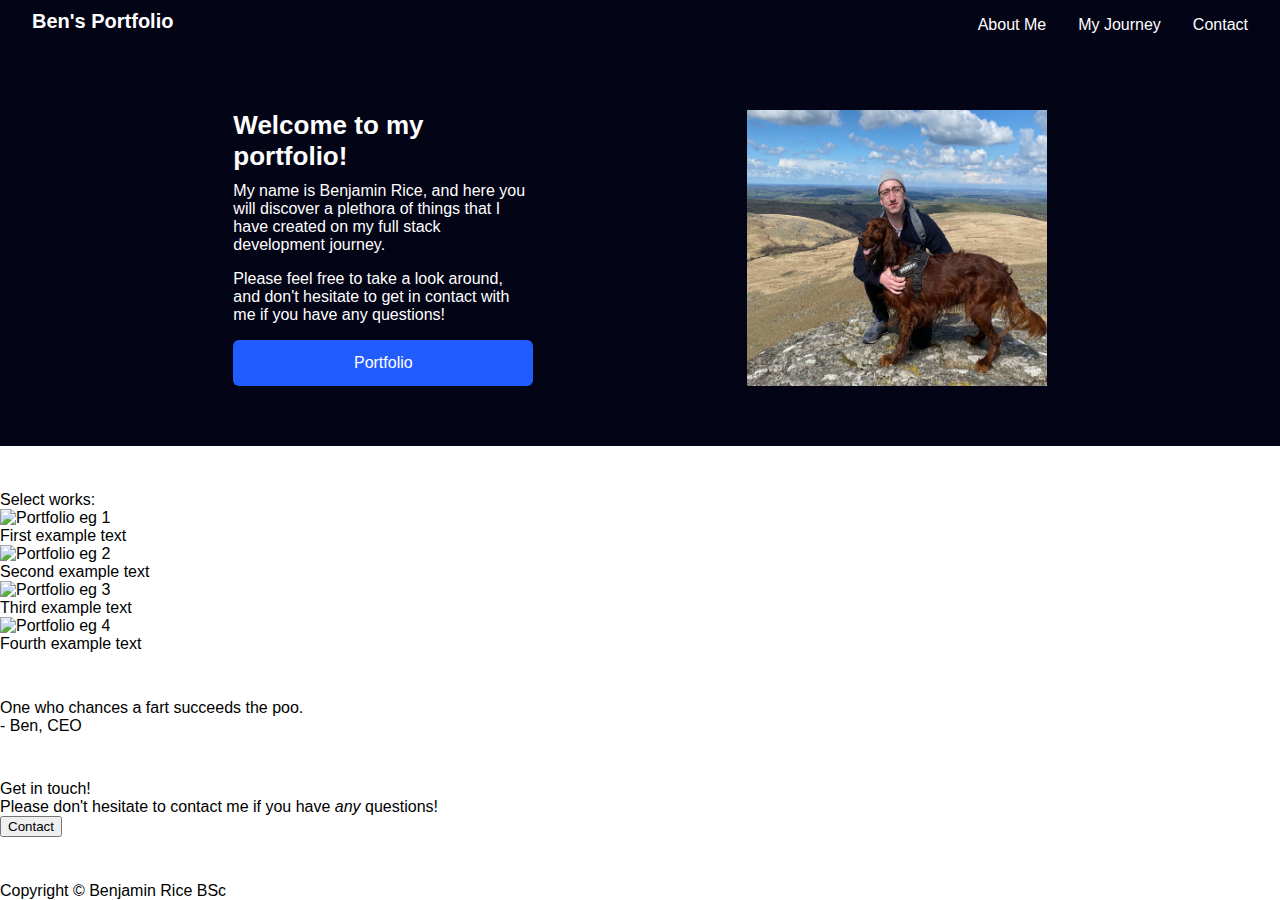
==== index.html @ 408fd124 "Finished HTML and began flexbox work" ====
<!DOCTYPE html>
<html lang="en">
    <head>
        <meta charset="UTF-8">
        <title>Ben's Portfolio</title>
        <link rel="stylesheet" href="./styles.css">
    </head>

    <body>
        <div class="header">
            <div class="topbar">
                <div class="hlogo">Ben's Portfolio</div>
                <div class="hlinks">
                    <ul>
                        <li>About Me</li>
                        <li>My Journey</li>
                        <li>Contact</li>
                    </ul>
                </div>
            </div>
            <div class="headbody">
                <div class="intro">
                    <div class="welcome">Welcome to my portfolio!</div>
                    <div class="weldesc">My name is Benjamin Rice, and here you will discover a plethora of things that I have created on my full stack development journey. <p>Please feel free to take a look around, and don't hesitate to get in contact with me if you have any questions!</p></div>
                    <a class="headbutt" href="https://google.com">Portfolio</a>
                </div>
                <img class="headimg" src="images/ben_and_gary.jpg" alt="Benjamin Rice BSc and Gary Rice DOg">
            </div>
        </div>
        <info>
            <div class="infhead">Select works:</div>
            <div class="portimgs">
                <div class="portimgs img1">
                    <img src="images/" alt="Portfolio eg 1">
                    <div>First example text</div>
                </div>
                <div class="portimgs img2">
                    <img src="images/" alt="Portfolio eg 2">
                    <div>Second example text</div>
                </div>
                <div class="portimgs img3">
                    <img src="images/" alt="Portfolio eg 3">
                    <div>Third example text</div>
                </div>
                <div class="portimgs img4">
                    <img src="images/" alt="Portfolio eg 4">
                    <div>Fourth example text</div>
                </div>
            </div>
        </info>
        <div class="quote">
            <div class="quotetext">One who chances a fart succeeds the poo.</div>
            <div class="quoteauthor">- Ben, CEO</div>
        </div>
        <footer>
            <div class="footertext">
                <div class="footertext head">Get in touch!</div>
                <div class="footertext sub">Please don't hesitate to contact me if you have <em>any</em> questions!</div>
            </div>
            <button class="footbutt">Contact</button>
        </footer>
        <div class="bottombar">Copyright &copy; Benjamin Rice BSc</div>
    </body>
</html>
---- styles.css ----
* {
    font-family: Verdana, Arial, 'Gill Sans', sans-serif;
}

body {
    height: 100vh;
    margin: 0;
    overflow: hidden;
    font-family: Roboto, sans-serif;
    display: flex;
    flex-direction: column;
    justify-content: space-between;
}


.header {
    background-color: #030416;
    color: white;
}
a:link, a:visited {
    background-color: #215cff;
    color: white;
    padding: 14px 25px;
    text-align: center;
    text-decoration: none;
    display: inline-block;
    border-radius: 6px;
}
a:hover,
a:active {
    background-color: #183bee;
    box-shadow: inset 0 0 0 3px #215cff;
}

img {
    height:auto;
    width: 300px;
    padding-right: 40px;
}

.hlogo {
    font-size: 20px;
    font-weight: 800;
    padding-left: 32px;
    padding-top: 10px;
}
.hlinks {
    display: flex;
    justify-content: flex-end;
}
.topbar {
    display: flex;
    justify-content: space-between;
    align-items: flex-start;
    padding-bottom: 30px;
}
ul {
    display: flex;
    list-style-type: none;
}
li {
    margin-right: 32px;
}

.intro {
    display: flex;
    flex-direction: column;
    padding-left: 40px;
    width: 300px;
    padding-right: 20px;
}
.welcome {
    font-size: 26px;
    font-weight: 600;
    padding-bottom: 10px;
}

.headbody {
    display: flex;
    justify-content: space-evenly;
    padding-top: 30px;
    padding-bottom: 60px;
}
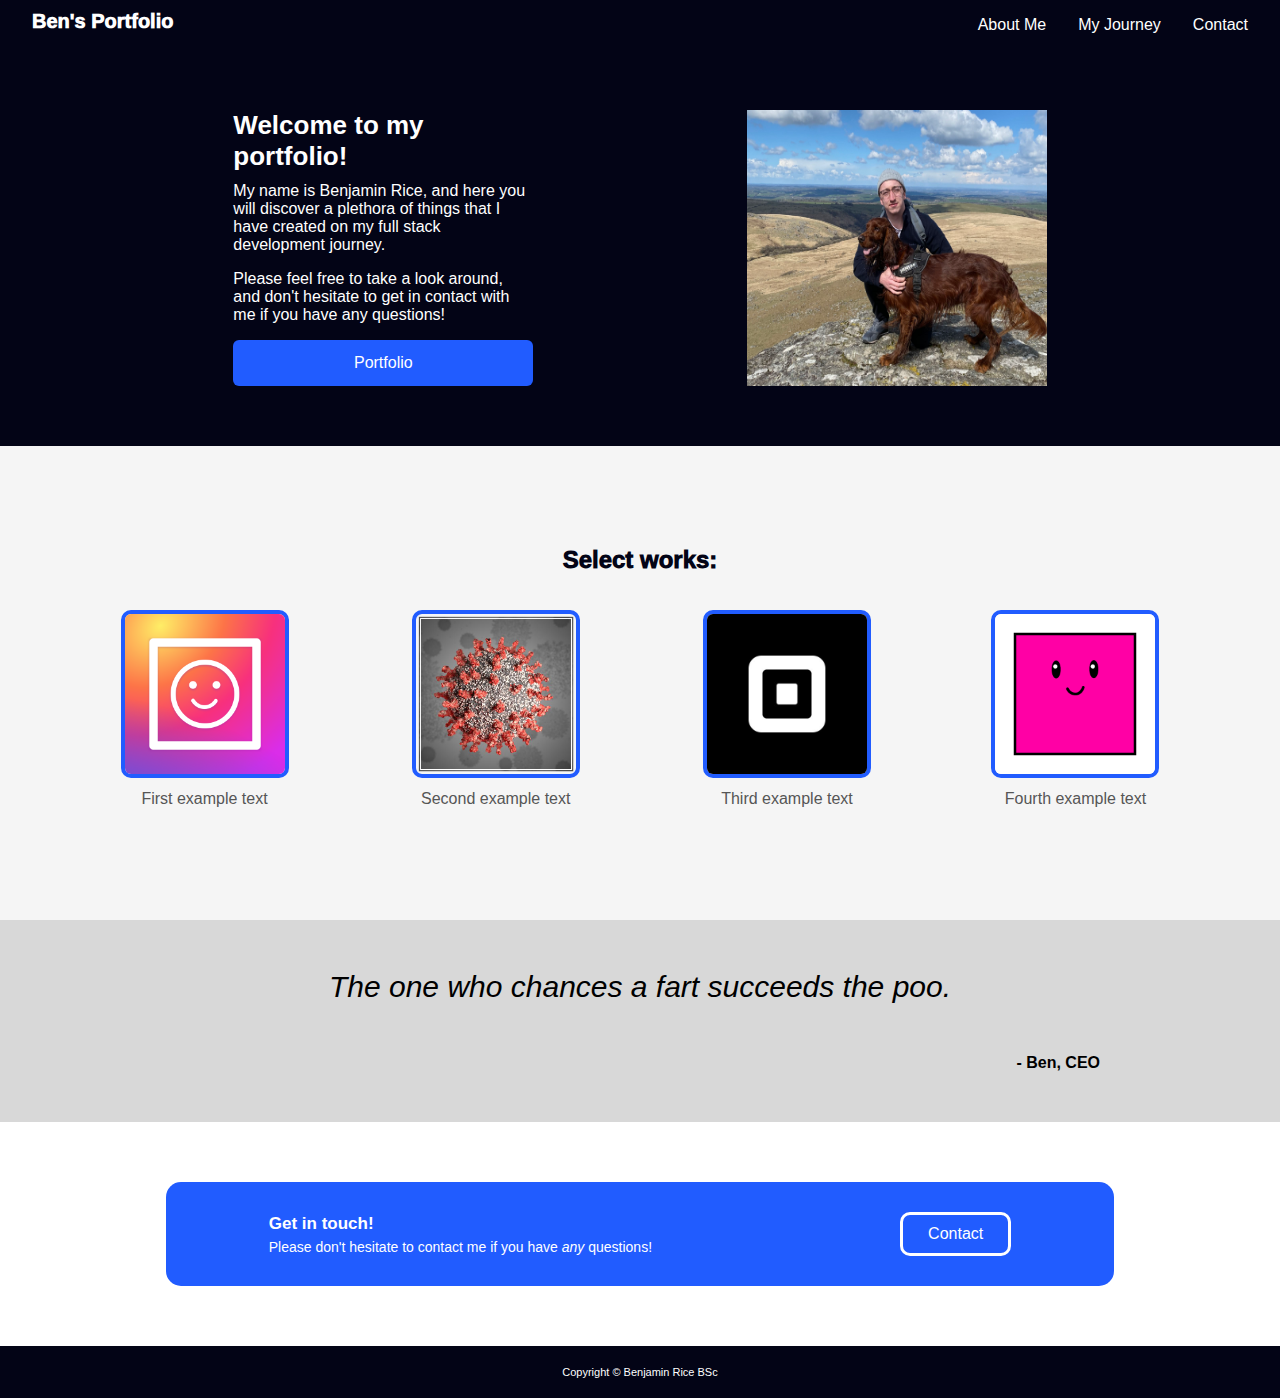
==== commit 3e094669: "Website template finalised." ====
--- a/index.html
+++ b/index.html
@@ -30,26 +30,26 @@
         <info>
             <div class="infhead">Select works:</div>
             <div class="portimgs">
-                <div class="portimgs img1">
-                    <img src="images/" alt="Portfolio eg 1">
-                    <div>First example text</div>
+                <div class="portimgs img">
+                    <img src="images/port1.png" class="portimgs img imgone" alt="Portfolio eg 1" style="height: 160px; width: 160px">
+                    <div class="imgtext">First example text</div>
                 </div>
-                <div class="portimgs img2">
-                    <img src="images/" alt="Portfolio eg 2">
-                    <div>Second example text</div>
+                <div class="portimgs img">
+                    <img src="images/port2.png" class="portimgs img imgtwo" alt="Portfolio eg 2" style="height: 160px; width: 160px">
+                    <div class="imgtext">Second example text</div>
                 </div>
-                <div class="portimgs img3">
-                    <img src="images/" alt="Portfolio eg 3">
-                    <div>Third example text</div>
+                <div class="portimgs img">
+                    <img src="images/port3.jpg" class="portimgs img imgthree" alt="Portfolio eg 3" style="height: 160px; width: 160px">
+                    <div class="imgtext">Third example text</div>
                 </div>
-                <div class="portimgs img4">
-                    <img src="images/" alt="Portfolio eg 4">
-                    <div>Fourth example text</div>
+                <div class="portimgs img">
+                    <img src="images/port3.png" class="portimgs img imgfour" alt="Portfolio eg 4" style="height: 160px; width: 160px">
+                    <div class="imgtext">Fourth example text</div>
                 </div>
             </div>
         </info>
         <div class="quote">
-            <div class="quotetext">One who chances a fart succeeds the poo.</div>
+            <div class="quotetext">The one who chances a fart succeeds the poo.</div>
             <div class="quoteauthor">- Ben, CEO</div>
         </div>
         <footer>
@@ -57,7 +57,7 @@
                 <div class="footertext head">Get in touch!</div>
                 <div class="footertext sub">Please don't hesitate to contact me if you have <em>any</em> questions!</div>
             </div>
-            <button class="footbutt">Contact</button>
+            <a class="footbutt" href="https://google.com">Contact</a>
         </footer>
         <div class="bottombar">Copyright &copy; Benjamin Rice BSc</div>
     </body>
--- a/styles.css
+++ b/styles.css
@@ -5,7 +5,8 @@
 body {
     height: 100vh;
     margin: 0;
-    overflow: hidden;
+    overflow-y: scroll;
+    overflow-x: hidden;
     font-family: Roboto, sans-serif;
     display: flex;
     flex-direction: column;
@@ -17,7 +18,8 @@
     background-color: #030416;
     color: white;
 }
-a:link, a:visited {
+a:link.headbutt, 
+a:visited.headbutt {
     background-color: #215cff;
     color: white;
     padding: 14px 25px;
@@ -26,8 +28,8 @@
     display: inline-block;
     border-radius: 6px;
 }
-a:hover,
-a:active {
+a:hover.headbutt,
+a:active.headbutt {
     background-color: #183bee;
     box-shadow: inset 0 0 0 3px #215cff;
 }
@@ -36,11 +38,14 @@
     height:auto;
     width: 300px;
     padding-right: 40px;
+    display: flex;
+    flex-basis: auto;
+    flex-shrink: initial;
 }
 
 .hlogo {
     font-size: 20px;
-    font-weight: 800;
+    font-weight: 1000;
     padding-left: 32px;
     padding-top: 10px;
 }
@@ -81,3 +86,111 @@
     padding-top: 30px;
     padding-bottom: 60px;
 }
+
+info {
+    background-color: whitesmoke;
+    display: flex;
+    flex-direction: column;
+    justify-content: space-between;
+    padding-bottom: 100px;
+}
+
+.infhead {
+    color: #030416;
+    font-size: 24px;
+    font-weight: 1000;
+    margin-top: 100px;
+    margin-bottom: 36px;
+    align-self: center;
+}
+
+.portimgs {
+ display: flex;
+ justify-content:space-evenly;
+ flex-wrap: wrap;
+}
+
+.portimgs.img {
+    display: flex;
+    flex-direction: column;
+    align-items: center;
+    justify-content: center;
+    color: #565656;
+    font-weight:lighter;
+}
+
+.imgone,
+.imgtwo,
+.imgthree,
+.imgfour {
+    border: 4px solid #215cff;
+    border-radius: 10px;
+    flex-basis: auto;
+    padding: 0px
+}
+
+.imgtext {
+    padding: 12px;
+    max-width: 160px;
+}
+
+.quote {
+    background-color: #d8d8d8;
+    padding-bottom: 50px;
+}
+.quotetext {
+    font-size: 30px;
+    font-style: italic;
+    padding: 50px;
+    display: flex;
+    justify-content: center;
+}
+.quoteauthor {
+    padding-right: 180px;
+    font-weight:bolder;
+    display: flex;
+    justify-content: flex-end;
+    
+}
+
+footer {
+    background-color: #215cff;
+    display: flex;
+    justify-content: space-between;
+    align-items: center;
+    padding: 30px;
+    margin-inline: 13%;
+    margin-top: 60px;
+    border-radius: 15px;
+    padding-inline: 8%;
+    color: white;
+}
+.footertext.head {
+    font-weight: bolder;
+    font-size: 17px;
+    padding-bottom: 5px
+}
+.footertext.sub {
+    padding-right: 20px;
+    font-size: 14px;
+}
+.footbutt {
+    background-color: #215cff;
+    color: white;
+    text-decoration: none;
+    padding: 10px 25px;
+    border: 3px solid white;
+    border-radius: 10px;
+
+}
+
+.bottombar {
+    background-color: #030416;
+    color: white;
+    font-size: 11px;
+    display: flex;
+    justify-content: center;
+    align-items: center;
+    padding: 20px;
+    margin-top: 60px;
+}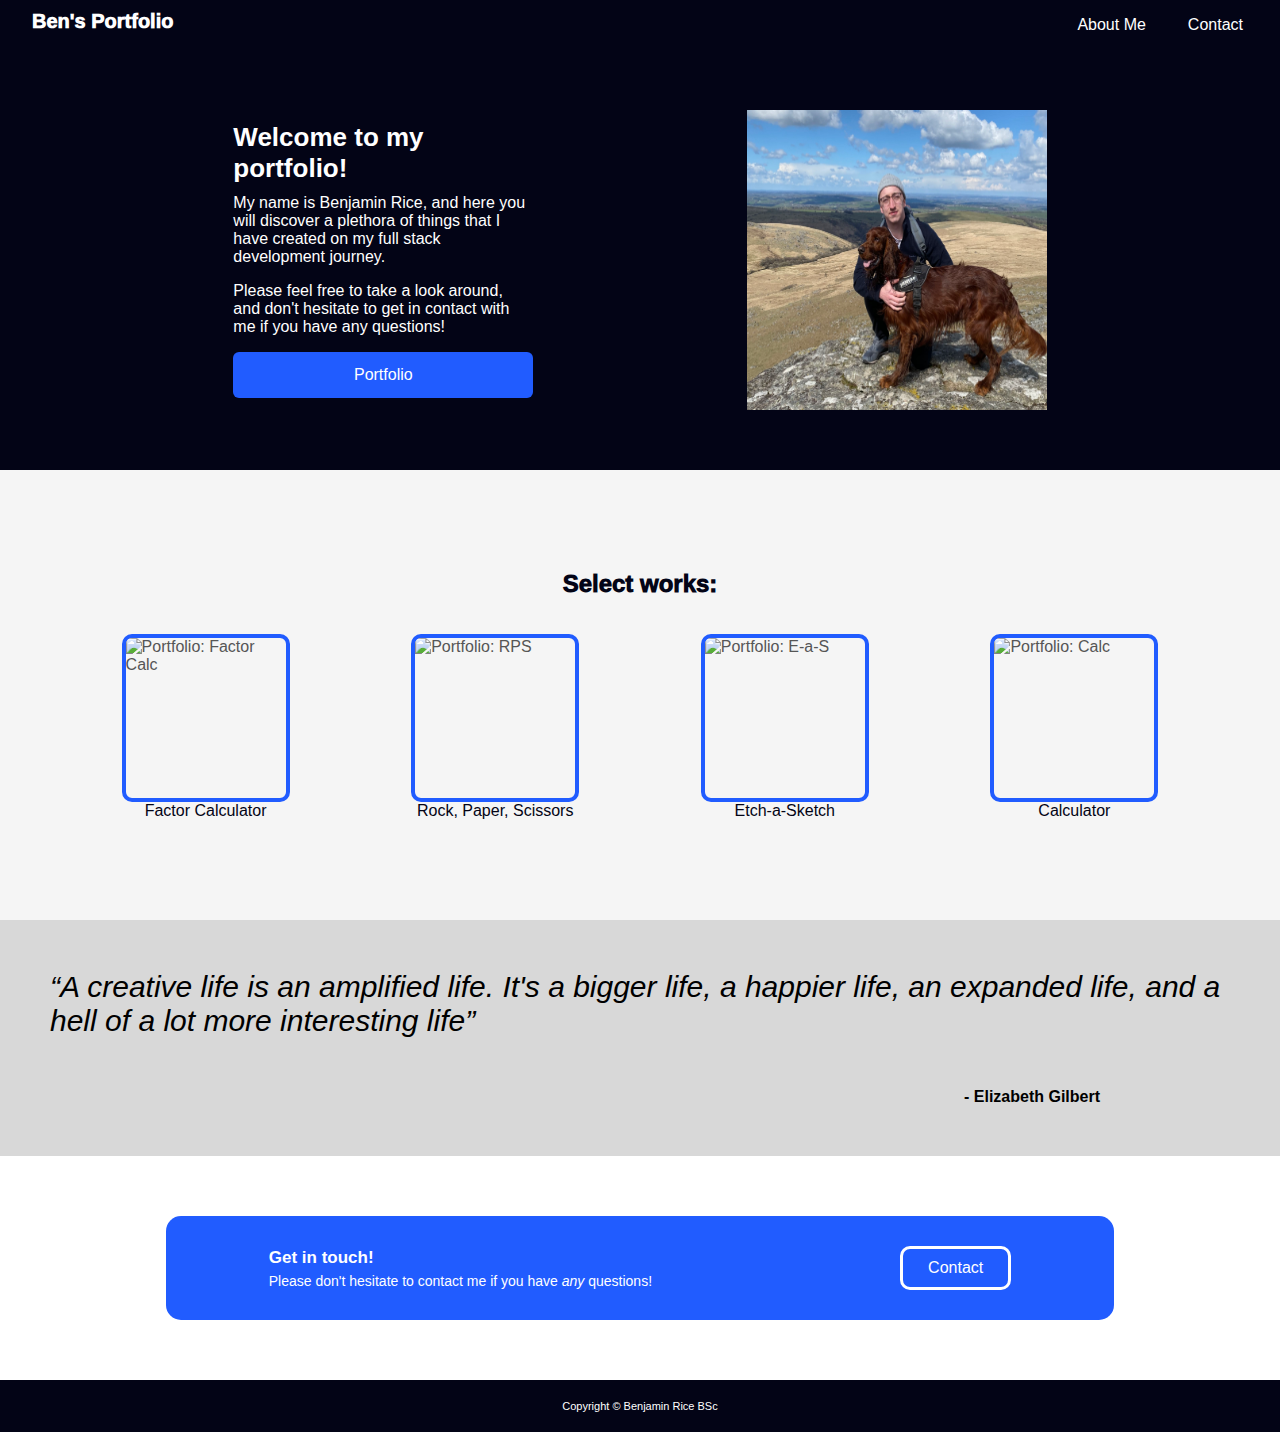
==== commit fcd08498: "Added an about me page" ====
--- a/index.html
+++ b/index.html
@@ -9,12 +9,11 @@
     <body>
         <div class="header">
             <div class="topbar">
-                <div class="hlogo">Ben's Portfolio</div>
+                <div class="hlogo"><a href="index.html" style="text-decoration: none; color: white;">Ben's Portfolio</a></div>
                 <div class="hlinks">
                     <ul>
-                        <li>About Me</li>
-                        <li>My Journey</li>
-                        <li>Contact</li>
+                        <li><a href="./aboutme.html" style="text-decoration: none; color: white; padding: 5px;">About Me</a></li>
+                        <li><a href="https://www.linkedin.com/in/benjamin-rice-ab4a78131/" style="text-decoration: none; color: white; padding: 5px;">Contact</a></li>
                     </ul>
                 </div>
             </div>
@@ -22,35 +21,35 @@
                 <div class="intro">
                     <div class="welcome">Welcome to my portfolio!</div>
                     <div class="weldesc">My name is Benjamin Rice, and here you will discover a plethora of things that I have created on my full stack development journey. <p>Please feel free to take a look around, and don't hesitate to get in contact with me if you have any questions!</p></div>
-                    <a class="headbutt" href="https://google.com">Portfolio</a>
+                    <a class="headbutt" href="https://github.com/mrbenrice">Portfolio</a>
                 </div>
-                <img class="headimg" src="images/ben_and_gary.jpg" alt="Benjamin Rice BSc and Gary Rice DOg">
+                <img class="headimg" src="images/ben_and_gary.jpg" style="height: 300px; width: 300px;" alt="Benjamin Rice BSc and Gary Rice DOg">
             </div>
         </div>
         <info>
             <div class="infhead">Select works:</div>
             <div class="portimgs">
                 <div class="portimgs img">
-                    <img src="images/port1.png" class="portimgs img imgone" alt="Portfolio eg 1" style="height: 160px; width: 160px">
-                    <div class="imgtext">First example text</div>
+                    <img src="./images/factorcalc.png" class="portimgs img imgone" alt="Portfolio: Factor Calc" style="height: 160px; width: 160px">
+                    <a href="https://mrbenrice.github.io/factorcalc/" class="portlinks">Factor Calculator</a>
                 </div>
                 <div class="portimgs img">
-                    <img src="images/port2.png" class="portimgs img imgtwo" alt="Portfolio eg 2" style="height: 160px; width: 160px">
-                    <div class="imgtext">Second example text</div>
+                    <img src="./images/rockpaperscissors.png" class="portimgs img imgtwo" alt="Portfolio: RPS" style="height: 160px; width: 160px">
+                    <a href="https://mrbenrice.github.io/rock_paper_scissors/" class="portlinks">Rock, Paper, Scissors</a>
                 </div>
                 <div class="portimgs img">
-                    <img src="images/port3.jpg" class="portimgs img imgthree" alt="Portfolio eg 3" style="height: 160px; width: 160px">
-                    <div class="imgtext">Third example text</div>
+                    <img src="images/etchasketch.png" class="portimgs img imgthree" alt="Portfolio: E-a-S" style="height: 160px; width: 160px">
+                    <a href="https://mrbenrice.github.io/etchasketch/" class="portlinks">Etch-a-Sketch</a>
                 </div>
                 <div class="portimgs img">
-                    <img src="images/port3.png" class="portimgs img imgfour" alt="Portfolio eg 4" style="height: 160px; width: 160px">
-                    <div class="imgtext">Fourth example text</div>
+                    <img src="images/calculator.png" class="portimgs img imgfour" alt="Portfolio: Calc" style="height: 160px; width: 160px">
+                    <a href="https://mrbenrice.github.io/calculator/" class="portlinks">Calculator</a>
                 </div>
             </div>
         </info>
         <div class="quote">
-            <div class="quotetext">The one who chances a fart succeeds the poo.</div>
-            <div class="quoteauthor">- Ben, CEO</div>
+            <div class="quotetext">“A creative life is an amplified life. It's a bigger life, a happier life, an expanded life, and a hell of a lot more interesting life” </div>
+            <div class="quoteauthor">- Elizabeth Gilbert</div>
         </div>
         <footer>
             <div class="footertext">
--- a/styles.css
+++ b/styles.css
@@ -18,6 +18,7 @@
     background-color: #030416;
     color: white;
 }
+
 a:link.headbutt, 
 a:visited.headbutt {
     background-color: #215cff;
@@ -36,7 +37,7 @@
 
 img {
     height:auto;
-    width: 300px;
+    width: 315px;
     padding-right: 40px;
     display: flex;
     flex-basis: auto;
@@ -83,6 +84,7 @@
 .headbody {
     display: flex;
     justify-content: space-evenly;
+    align-items: center;
     padding-top: 30px;
     padding-bottom: 60px;
 }
@@ -117,6 +119,7 @@
     justify-content: center;
     color: #565656;
     font-weight:lighter;
+    text-decoration: none;
 }
 
 .imgone,
@@ -193,4 +196,25 @@
     align-items: center;
     padding: 20px;
     margin-top: 60px;
-}+}
+
+.listhobs {
+    display: flex;
+    color: #030416;
+    justify-content: center;
+    padding-inline: 5%;
+}
+
+.portlinks {
+    text-decoration: none;
+    color: #030416;
+}
+
+.hobbies {
+    color: #030416;
+    font-size: 24px;
+    font-weight: 1000;
+    margin-top: 100px;
+    margin-bottom: 36px;
+    align-self: center;
+}
